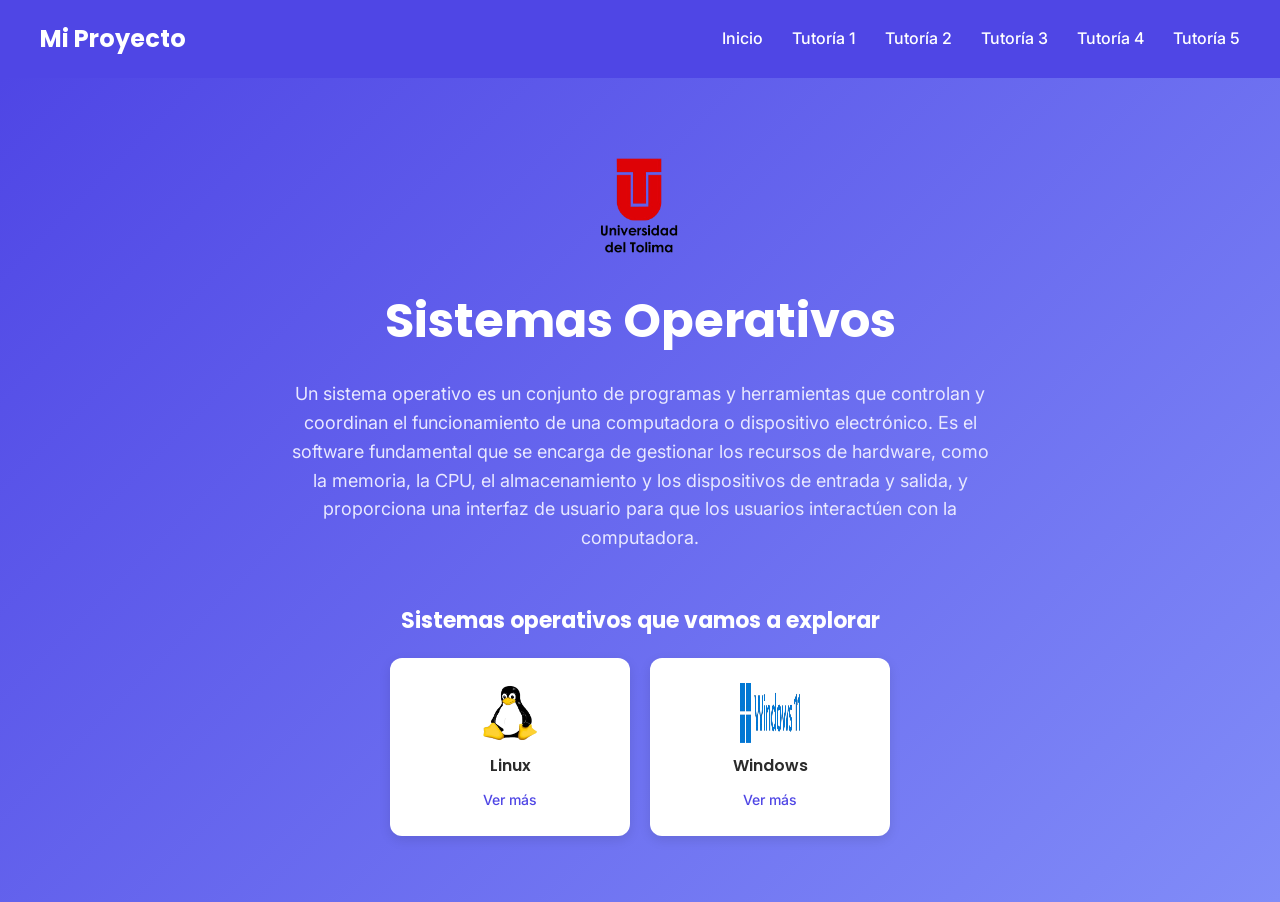
==== index.html @ e9a39c89 "Primera fase proyecto" ====
<!DOCTYPE html>
<html lang="es">
<head>
  <meta charset="UTF-8">
  <meta name="viewport" content="width=device-width, initial-scale=1.0">
  <title>Mi Proyecto</title>
  <link rel="stylesheet" href="style.css">
  <link rel="preconnect" href="https://fonts.googleapis.com">
    <link rel="preconnect" href="https://fonts.gstatic.com" crossorigin>
    <link href="https://fonts.googleapis.com/css2?family=Poppins:wght@400;600;700&family=Inter:wght@400;500&display=swap" rel="stylesheet">
</head>
<body>

  <header>
    <h1>Mi Proyecto</h1>
    <nav>
  <a href="index.html">Inicio</a>
  <a href="tutoria1.html">Tutoría 1</a>
  <a href="tutoria2.html">Tutoría 2</a>
  <a href="tutoria3.html">Tutoría 3</a>
  <a href="tutoria4.html">Tutoría 4</a>
  <a href="tutoria5.html">Tutoría 5</a>
</nav>
  </header>

  <main>
    <section id="inicio">
  <img src="images\logo de la universidad.png" alt="Logo de la universidad" class="logo">

  <h1>Sistemas Operativos</h1>

  <p class="intro">
    Un sistema operativo es un conjunto de programas y herramientas que controlan
    y coordinan el funcionamiento de una computadora o dispositivo electrónico.
    Es el software fundamental que se encarga de gestionar los recursos de hardware,
    como la memoria, la CPU, el almacenamiento y los dispositivos de entrada y salida,
    y proporciona una interfaz de usuario para que los usuarios interactúen con la
    computadora.
  </p>

  <h2>Sistemas operativos que vamos a explorar</h2>

  <ul class="herramientas">
  <li class="tarjeta">
    <img src="images\linux.png" alt="Linux">
    <span>Linux</span>
    <a href="#" class="ver-mas">Ver más</a>
  </li>
  <li class="tarjeta">
    <img src="images\windows.png" alt="Windows">
    <span>Windows</span>
    <a href="#" class="ver-mas">Ver más</a>
  </li>
</ul>
    

    

  </main>



</body>
</html>
---- style.css ----
/* Reset: quitamos los espacios por defecto del navegador */
* {
  margin: 0;
  padding: 0;
  box-sizing: border-box;
}

body {
  font-family: 'Inter', sans-serif;
  line-height: 1.6;
  color: #2b2b2b;
  background-color: #f7f8fc;
}

h1, h2 {
  font-family: 'Poppins', sans-serif;
}
header {
  background-color: #4F46E5;
  color: white;
  padding: 20px 40px;
  display: flex;
  justify-content: space-between;
  align-items: center;
  position: sticky;
  top: 0;
}

header h1 {
  font-size: 24px;
}

nav a {
  color: white;
  text-decoration: none;
  margin-left: 25px;
  font-weight: 500;
  transition: color 0.2s ease;
}

nav a:hover {
  color: #c7c8ff;
}
/* Estilo general para todas las secciones (espacio interno) */
section {
  padding: 60px 40px;
}

/* La sección de inicio se ve como una portada */
#inicio {
  min-height: calc(100vh - 76px); /* ocupa toda la pantalla, menos el header */
  display: flex;
  flex-direction: column;
  align-items: center;
  justify-content: center;
  text-align: center;
  background: linear-gradient(135deg, #4F46E5, #818CF8);
  color: white;
}

#inicio .logo {
  width: 90px;
  margin-bottom: 20px;
}

#inicio h1 {
  font-size: 48px;
  margin-bottom: 20px;
}

#inicio .intro {
  max-width: 700px;
  font-size: 18px;
  color: #e8e8ff;
  margin-bottom: 50px;
}

#inicio h2 {
  margin-bottom: 20px;
  font-size: 22px;
}

/* Lista de sistemas operativos */
.herramientas {
  list-style: none;
  display: grid;
  grid-template-columns: repeat(auto-fit, minmax(140px, 1fr));
  gap: 20px;
  max-width: 500px;
  width: 100%;
}

.tarjeta {
  background-color: white;
  color: #2b2b2b;
  border-radius: 12px;
  padding: 25px 15px;
  display: flex;
  flex-direction: column;
  align-items: center;
  gap: 10px;
  box-shadow: 0 4px 12px rgba(0, 0, 0, 0.1);
  transition: transform 0.2s ease;
}

.tarjeta:hover {
  transform: translateY(-5px);
}

.tarjeta img {
  width: 50px;
  height: 50px;
}

.tarjeta span {
  font-weight: 600;
  font-family: 'Poppins', sans-serif;
}

.ver-mas {
  font-size: 14px;
  color: #4F46E5;
  text-decoration: none;
  font-weight: 500;
}

.ver-mas:hover {
  text-decoration: underline;
}

.herramientas img {
  width: 60px;
  height: 60px;
}
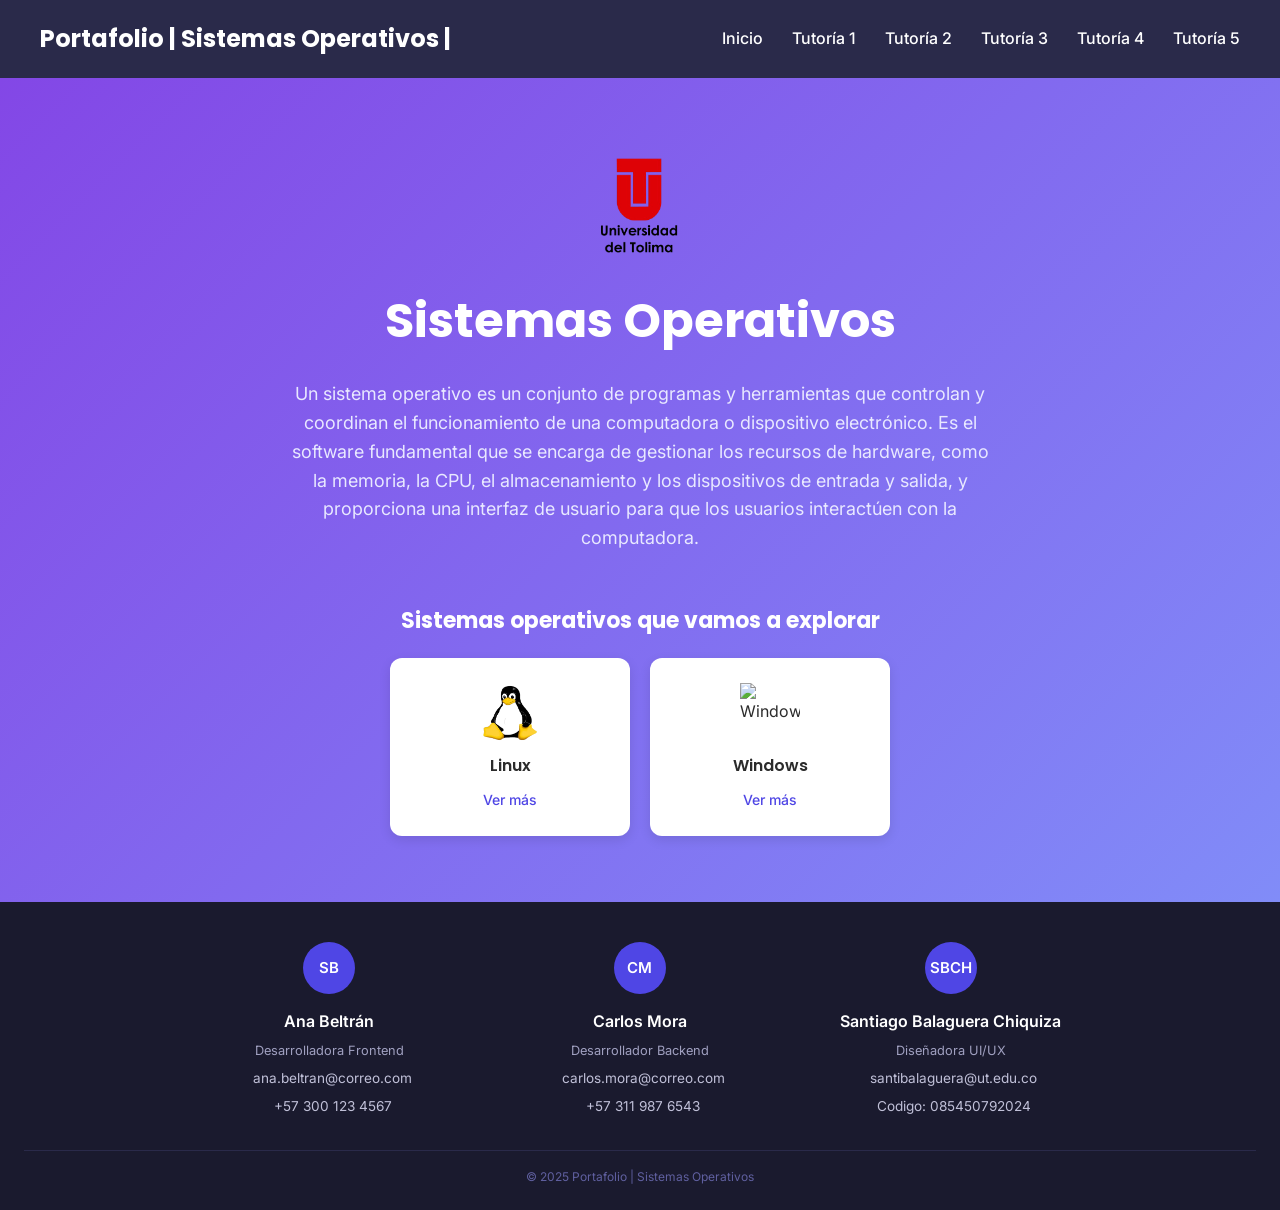
==== commit fed6037e: "Revision No lo mando a main, para que lo revisen y me dicen que tal  Nuevo: - Organizacion de carpet" ====
--- a/index.html
+++ b/index.html
@@ -4,7 +4,8 @@
   <meta charset="UTF-8">
   <meta name="viewport" content="width=device-width, initial-scale=1.0">
   <title>Mi Proyecto</title>
-  <link rel="stylesheet" href="style.css">
+  <link rel="stylesheet" href="/css/style.css">
+  <link rel="stylesheet" href="/css/recursos/footer.css">
   <link rel="preconnect" href="https://fonts.googleapis.com">
     <link rel="preconnect" href="https://fonts.gstatic.com" crossorigin>
     <link href="https://fonts.googleapis.com/css2?family=Poppins:wght@400;600;700&family=Inter:wght@400;500&display=swap" rel="stylesheet">
@@ -12,53 +13,52 @@
 <body>
 
   <header>
-    <h1>Mi Proyecto</h1>
+    <a href="index.html">
+      <h1>Portafolio | Sistemas Operativos |</h1>
+    </a>
     <nav>
-  <a href="index.html">Inicio</a>
-  <a href="tutoria1.html">Tutoría 1</a>
-  <a href="tutoria2.html">Tutoría 2</a>
-  <a href="tutoria3.html">Tutoría 3</a>
-  <a href="tutoria4.html">Tutoría 4</a>
-  <a href="tutoria5.html">Tutoría 5</a>
-</nav>
+      <a href="index.html">Inicio</a>
+      <a href="/tuto/tutoria1.html">Tutoría 1</a>
+      <a href="/tuto/tutoria2.html">Tutoría 2</a>
+      <a href="/tuto/tutoria3.html">Tutoría 3</a>
+      <a href="/tuto/tutoria4.html">Tutoría 4</a>
+      <a href="/tuto/tutoria5.html">Tutoría 5</a>
+    </nav>
   </header>
 
   <main>
     <section id="inicio">
-  <img src="images\logo de la universidad.png" alt="Logo de la universidad" class="logo">
+    <img src="images\logo de la universidad.png" alt="Logo de la universidad" class="logo">
 
-  <h1>Sistemas Operativos</h1>
+    <h1>Sistemas Operativos</h1>
 
-  <p class="intro">
-    Un sistema operativo es un conjunto de programas y herramientas que controlan
-    y coordinan el funcionamiento de una computadora o dispositivo electrónico.
-    Es el software fundamental que se encarga de gestionar los recursos de hardware,
-    como la memoria, la CPU, el almacenamiento y los dispositivos de entrada y salida,
-    y proporciona una interfaz de usuario para que los usuarios interactúen con la
-    computadora.
-  </p>
+    <p class="intro">
+      Un sistema operativo es un conjunto de programas y herramientas que controlan
+      y coordinan el funcionamiento de una computadora o dispositivo electrónico.
+      Es el software fundamental que se encarga de gestionar los recursos de hardware,
+      como la memoria, la CPU, el almacenamiento y los dispositivos de entrada y salida,
+      y proporciona una interfaz de usuario para que los usuarios interactúen con la
+      computadora.
+    </p>
 
-  <h2>Sistemas operativos que vamos a explorar</h2>
+    <h2>Sistemas operativos que vamos a explorar</h2>
 
-  <ul class="herramientas">
-  <li class="tarjeta">
-    <img src="images\linux.png" alt="Linux">
-    <span>Linux</span>
-    <a href="#" class="ver-mas">Ver más</a>
-  </li>
-  <li class="tarjeta">
-    <img src="images\windows.png" alt="Windows">
-    <span>Windows</span>
-    <a href="#" class="ver-mas">Ver más</a>
-  </li>
-</ul>
-    
+    <ul class="herramientas">
+    <li class="tarjeta">
+      <img src="images\linux.png" alt="Linux">
+      <span>Linux</span>
+      <a href="/botones_sistemas/linux_sistemas.html" class="ver-mas">Ver más</a>
+    </li>
+    <li class="tarjeta">
+      <img src="images\windows.png" alt="Windows">
+      <span>Windows</span>
+      <a href="/botones_sistemas/windows_sistemas.html" class="ver-mas">Ver más</a>
+    </li>
+  </ul>
+</main>
 
-    
-
-  </main>
-
-
+<div id="footer-container"></div>
+<script src="/js/recursos/footer.js"></script>
 
 </body>
 </html>
--- a/css/style.css
+++ b/css/style.css
@@ -0,0 +1,142 @@
+/* Reset: quitamos los espacios por defecto del navegador */
+* {
+  margin: 0;
+  padding: 0;
+  box-sizing: border-box;
+}
+
+body {
+  font-family: 'Inter', sans-serif;
+  line-height: 1.6;
+  color: #2b2b2b;
+  background-color: #f7f8fc;
+  margin: 0;
+}
+
+h1, h2 {
+  font-family: 'Poppins', sans-serif;
+}
+header {
+  /*background-color: #4F46E5;*/
+  background-color: #2a2a4a;
+  color: white;
+  padding: 20px 40px;
+  display: flex;
+  justify-content: space-between;
+  align-items: center;
+  position: sticky;
+  top: 0;
+}
+
+header a {
+  text-decoration: none;
+  color: inherit;
+}
+
+header h1 {
+  font-size: 24px;
+}
+
+nav a {
+  color: white;
+  text-decoration: none;
+  margin-left: 25px;
+  font-weight: 500;
+  transition: color 0.2s ease;
+}
+
+nav a:hover {
+  color: #c7c8ff;
+}
+/* Estilo general para todas las secciones (espacio interno) */
+section {
+  padding: 60px 40px;
+}
+
+/* La sección de inicio se ve como una portada */
+#inicio {
+  min-height: calc(100vh - 76px); /* ocupa toda la pantalla, menos el header */
+  display: flex;
+  flex-direction: column;
+  align-items: center;
+  justify-content: center;
+  text-align: center;
+  background: linear-gradient(135deg, #8347E6, #818CF8);
+  color: white;
+}
+
+#inicio .logo {
+  width: 90px;
+  margin-bottom: 20px;
+}
+
+#inicio h1 {
+  font-size: 48px;
+  margin-bottom: 20px;
+}
+
+#inicio .intro {
+  max-width: 700px;
+  font-size: 18px;
+  color: #e8e8ff;
+  margin-bottom: 50px;
+}
+
+#inicio h2 {
+  margin-bottom: 20px;
+  font-size: 22px;
+}
+
+/* Lista de sistemas operativos */
+.herramientas {
+  list-style: none;
+  display: grid;
+  grid-template-columns: repeat(auto-fit, minmax(140px, 1fr));
+  gap: 20px;
+  max-width: 500px;
+  width: 100%;
+}
+
+.tarjeta {
+  background-color: white;
+  color: #2b2b2b;
+  border-radius: 12px;
+  padding: 25px 15px;
+  display: flex;
+  flex-direction: column;
+  align-items: center;
+  gap: 10px;
+  box-shadow: 0 4px 12px rgba(0, 0, 0, 0.1);
+  transition: transform 0.2s ease;
+}
+
+.tarjeta:hover {
+  transform: translateY(-5px);
+}
+
+.tarjeta img {
+  width: 50px;
+  height: 50px;
+}
+
+.tarjeta span {
+  font-weight: 600;
+  font-family: 'Poppins', sans-serif;
+}
+
+.ver-mas {
+  font-size: 14px;
+  color: #4F46E5;
+  text-decoration: none;
+  font-weight: 500;
+}
+
+.ver-mas:hover {
+  text-decoration: underline;
+}
+
+.herramientas img {
+  width: 60px;
+  height: 60px;
+}
+
--- a/css/recursos/footer.css
+++ b/css/recursos/footer.css
@@ -0,0 +1,69 @@
+footer {
+  background-color: #1a1a2e;
+  color: #fff;
+  padding: 2.5rem 1.5rem 1.5rem;
+  margin-top: 0;
+}
+
+.footer-grid {
+  display: grid;
+  grid-template-columns: repeat(auto-fit, minmax(200px, 1fr));
+  gap: 2rem;
+  max-width: 900px;
+  margin: 0 auto 2rem;
+}
+
+.footer-card {
+  display: flex;
+  flex-direction: column;
+  align-items: center;
+  text-align: center;
+  gap: 0.4rem;
+}
+
+.footer-avatar {
+  width: 52px;
+  height: 52px;
+  border-radius: 50%;
+  background-color: #4f46e5;
+  display: flex;
+  align-items: center;
+  justify-content: center;
+  font-weight: 600;
+  font-size: 15px;
+  margin-bottom: 0.5rem;
+}
+
+.footer-card h3 {
+  margin: 0;
+  font-size: 1rem;
+  font-weight: 600;
+}
+
+.footer-role {
+  margin: 0;
+  font-size: 0.8rem;
+  color: #a0a0c0;
+}
+
+.footer-info {
+  display: flex;
+  align-items: center;
+  gap: 0.4rem;
+  font-size: 0.85rem;
+  color: #c0c0d8;
+}
+
+.footer-info i {
+  font-size: 15px;
+  color: #7c7cf8;
+}
+
+.footer-copy {
+  text-align: center;
+  font-size: 0.75rem;
+  color: #6060a0;
+  border-top: 1px solid #2a2a4a;
+  padding-top: 1rem;
+  margin: 0;
+}
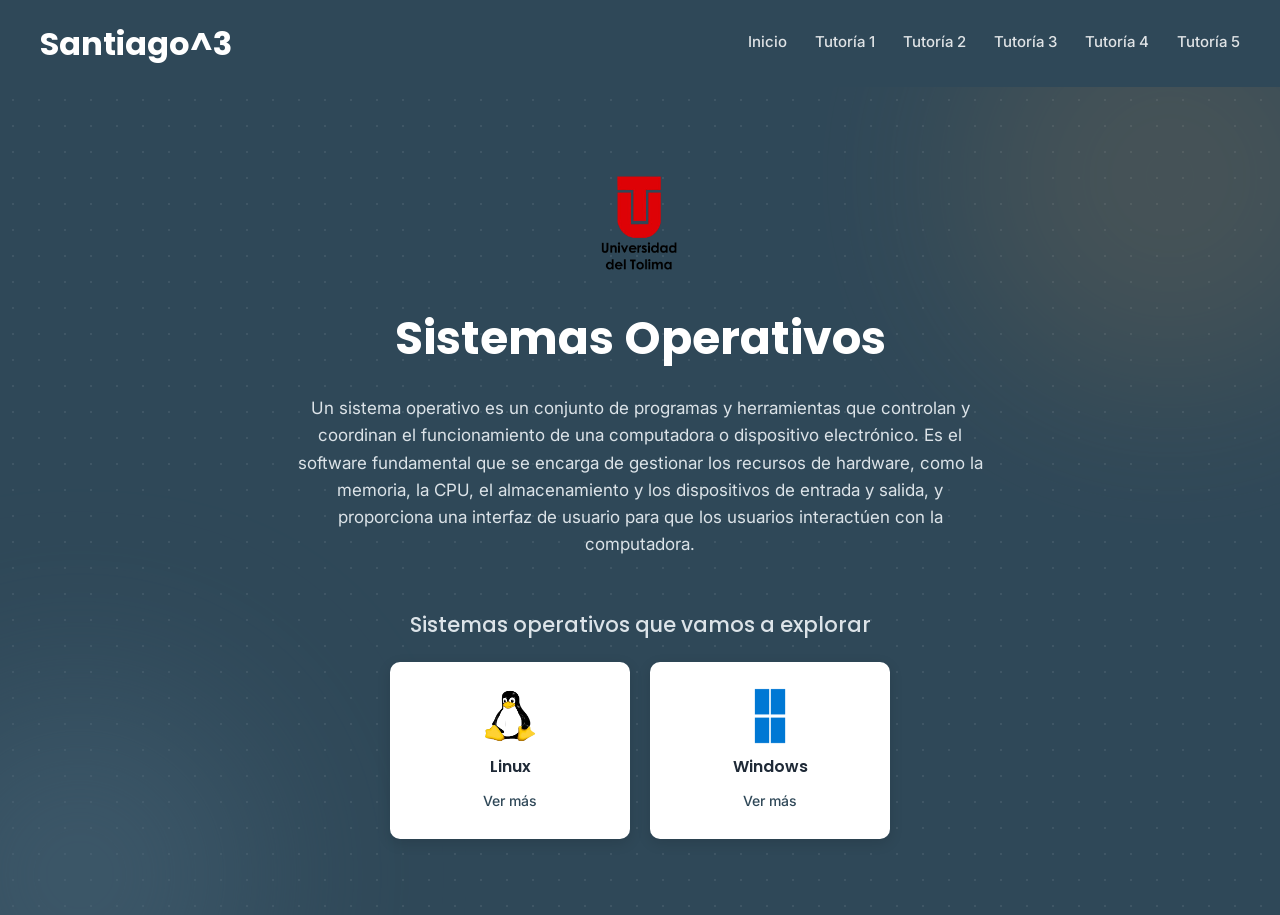
==== commit b568dee8: "Update: Add tutory" ====
--- a/index.html
+++ b/index.html
@@ -4,8 +4,7 @@
   <meta charset="UTF-8">
   <meta name="viewport" content="width=device-width, initial-scale=1.0">
   <title>Mi Proyecto</title>
-  <link rel="stylesheet" href="/css/style.css">
-  <link rel="stylesheet" href="/css/recursos/footer.css">
+  <link rel="stylesheet" href="style.css">
   <link rel="preconnect" href="https://fonts.googleapis.com">
     <link rel="preconnect" href="https://fonts.gstatic.com" crossorigin>
     <link href="https://fonts.googleapis.com/css2?family=Poppins:wght@400;600;700&family=Inter:wght@400;500&display=swap" rel="stylesheet">
@@ -13,52 +12,53 @@
 <body>
 
   <header>
-    <a href="index.html">
-      <h1>Portafolio | Sistemas Operativos |</h1>
-    </a>
+    <h1>Santiago^3</h1>
     <nav>
-      <a href="index.html">Inicio</a>
-      <a href="/tuto/tutoria1.html">Tutoría 1</a>
-      <a href="/tuto/tutoria2.html">Tutoría 2</a>
-      <a href="/tuto/tutoria3.html">Tutoría 3</a>
-      <a href="/tuto/tutoria4.html">Tutoría 4</a>
-      <a href="/tuto/tutoria5.html">Tutoría 5</a>
-    </nav>
+  <a href="index.html">Inicio</a>
+  <a href="tutoria1.html">Tutoría 1</a>
+  <a href="tutoria2.html">Tutoría 2</a>
+  <a href="tutoria3.html">Tutoría 3</a>
+  <a href="tutoria4.html">Tutoría 4</a>
+  <a href="tutoria5.html">Tutoría 5</a>
+</nav>
   </header>
 
   <main>
     <section id="inicio">
-    <img src="images\logo de la universidad.png" alt="Logo de la universidad" class="logo">
+  <img src="images\logo de la universidad.png" alt="Logo de la universidad" class="logo">
 
-    <h1>Sistemas Operativos</h1>
+  <h1>Sistemas Operativos</h1>
 
-    <p class="intro">
-      Un sistema operativo es un conjunto de programas y herramientas que controlan
-      y coordinan el funcionamiento de una computadora o dispositivo electrónico.
-      Es el software fundamental que se encarga de gestionar los recursos de hardware,
-      como la memoria, la CPU, el almacenamiento y los dispositivos de entrada y salida,
-      y proporciona una interfaz de usuario para que los usuarios interactúen con la
-      computadora.
-    </p>
+  <p class="intro">
+    Un sistema operativo es un conjunto de programas y herramientas que controlan
+    y coordinan el funcionamiento de una computadora o dispositivo electrónico.
+    Es el software fundamental que se encarga de gestionar los recursos de hardware,
+    como la memoria, la CPU, el almacenamiento y los dispositivos de entrada y salida,
+    y proporciona una interfaz de usuario para que los usuarios interactúen con la
+    computadora.
+  </p>
 
-    <h2>Sistemas operativos que vamos a explorar</h2>
+  <h2>Sistemas operativos que vamos a explorar</h2>
 
-    <ul class="herramientas">
-    <li class="tarjeta">
-      <img src="images\linux.png" alt="Linux">
-      <span>Linux</span>
-      <a href="/botones_sistemas/linux_sistemas.html" class="ver-mas">Ver más</a>
-    </li>
-    <li class="tarjeta">
-      <img src="images\windows.png" alt="Windows">
-      <span>Windows</span>
-      <a href="/botones_sistemas/windows_sistemas.html" class="ver-mas">Ver más</a>
-    </li>
-  </ul>
-</main>
+<ul class="herramientas">
+  <li class="tarjeta">
+    <img src="images/linux.png" alt="Linux">
+    <span>Linux</span>
+    <a href="https://www.kernel.org/" target="_blank" rel="noopener noreferrer" class="ver-mas">Ver más</a>
+  </li>
+  <li class="tarjeta">
+    <img src="images/windows.png" alt="Windows">
+    <span>Windows</span>
+    <a href="https://www.microsoft.com/windows" target="_blank" rel="noopener noreferrer" class="ver-mas">Ver más</a>
+  </li>
+</ul>
+    
 
-<div id="footer-container"></div>
-<script src="/js/recursos/footer.js"></script>
+    
+
+  </main>
+
+
 
 </body>
 </html>
--- a/style.css
+++ b/style.css
@@ -0,0 +1,675 @@
+/* ============================================================
+   VARIABLES DE DISEÑO
+   Todos los colores y fuentes están centralizados aquí.
+   Si quieres cambiar la paleta más adelante, solo tocas esto.
+   ============================================================ */
+:root {
+  --color-bg: #F6F4EF;          /* fondo general, blanco hueso cálido */
+  --color-bg-card: #FFFFFF;
+  --color-ink: #1F2A37;          /* texto principal */
+  --color-ink-soft: #5B6472;     /* texto secundario */
+  --color-primary: #2F4858;      /* azul petróleo, color principal */
+  --color-primary-light: #4D6A7D;
+  --color-accent: #B08552;       /* dorado mate, detalles y acentos */
+  --color-accent-bg: #F1E9DD;    /* fondo suave del acento (chips) */
+  --color-border: #E2DFD6;
+
+  --font-display: 'Poppins', sans-serif;
+  --font-body: 'Inter', sans-serif;
+
+  --transition: 0.25s ease;
+}
+
+/* ============================================================
+   RESPETO POR ACCESIBILIDAD: si el usuario tiene activado
+   "reducir movimiento" en su sistema, apagamos las animaciones.
+   ============================================================ */
+@media (prefers-reduced-motion: reduce) {
+  *, *::before, *::after {
+    animation: none !important;
+    transition: none !important;
+  }
+}
+
+/* ============================================================
+   RESET
+   ============================================================ */
+* {
+  margin: 0;
+  padding: 0;
+  box-sizing: border-box;
+}
+
+html {
+  scroll-behavior: smooth;
+}
+
+body {
+  font-family: var(--font-body);
+  line-height: 1.6;
+  color: var(--color-ink);
+  background-color: var(--color-bg);
+}
+
+h1, h2 {
+  font-family: var(--font-display);
+}
+
+/* ============================================================
+   ANIMACIÓN DE ENTRADA GENERAL
+   Todo lo que tenga esta clase aparece con un leve fade + subida
+   al cargar la página. La usamos en el header y en el contenido
+   principal de cada página.
+   ============================================================ */
+@keyframes aparecer {
+  from {
+    opacity: 0;
+    transform: translateY(14px);
+  }
+  to {
+    opacity: 1;
+    transform: translateY(0);
+  }
+}
+
+/* ============================================================
+   HEADER Y NAVEGACIÓN
+   ============================================================ */
+header {
+  background-color: var(--color-primary);
+  color: white;
+  padding: 18px 40px;
+  display: flex;
+  justify-content: space-between;
+  align-items: center;
+  position: sticky;
+  top: 0;
+  z-index: 10;
+  animation: aparecer 0.5s ease both;
+}
+
+header .brand {
+  font-size: 21px;
+  font-family: var(--font-display);
+  letter-spacing: 0.02em;
+}
+
+nav {
+  display: flex;
+}
+
+nav a {
+  position: relative; /* necesario para que el subrayado animado se posicione bien */
+  color: white;
+  text-decoration: none;
+  margin-left: 28px;
+  font-weight: 500;
+  font-size: 15px;
+  padding-bottom: 4px;
+  opacity: 0.85;
+  transition: opacity var(--transition);
+}
+
+/* Subrayado animado: empieza con ancho 0 y crece al hacer hover */
+nav a::after {
+  content: "";
+  position: absolute;
+  left: 0;
+  bottom: 0;
+  width: 0%;
+  height: 2px;
+  background-color: var(--color-accent);
+  transition: width var(--transition);
+}
+
+nav a:hover {
+  opacity: 1;
+}
+
+nav a:hover::after {
+  width: 100%;
+}
+
+/* ============================================================
+   SECCIONES GENERALES
+   ============================================================ */
+section {
+  padding: 60px 40px;
+}
+
+/* ============================================================
+   PORTADA (#inicio)
+   ============================================================ */
+#inicio {
+  position: relative; /* necesario para poder posicionar las formas decorativas adentro */
+  overflow: hidden;    /* corta cualquier forma que se salga del borde de la sección */
+  min-height: calc(100vh - 72px);
+  display: flex;
+  flex-direction: column;
+  align-items: center;
+  justify-content: center;
+  text-align: center;
+  background-color: var(--color-primary);
+  background-image:
+    radial-gradient(circle, rgba(255, 255, 255, 0.08) 1px, transparent 1px);
+  background-size: 26px 26px; /* tamaño de la cuadrícula de puntos */
+  color: white;
+}
+
+/* Forma difuminada grande, arriba a la derecha */
+#inicio::before {
+  content: "";
+  position: absolute;
+  top: -120px;
+  right: -100px;
+  width: 420px;
+  height: 420px;
+  background: var(--color-accent);
+  opacity: 0.18;
+  border-radius: 50%;
+  filter: blur(90px); /* el blur es lo que crea el efecto de "luz" suave */
+}
+
+/* Forma difuminada más chica, abajo a la izquierda */
+#inicio::after {
+  content: "";
+  position: absolute;
+  bottom: -140px;
+  left: -100px;
+  width: 360px;
+  height: 360px;
+  background: var(--color-primary-light);
+  opacity: 0.5;
+  border-radius: 50%;
+  filter: blur(100px);
+}
+
+/* Todo el contenido real (logo, título, tarjetas) debe quedar
+   POR ENCIMA de las formas decorativas */
+#inicio > * {
+  position: relative;
+  z-index: 1;
+}
+
+#inicio .logo {
+  width: 88px;
+  margin-bottom: 22px;
+  animation: aparecer 0.6s ease both;
+}
+
+#inicio h1 {
+  font-size: 46px;
+  margin-bottom: 20px;
+  animation: aparecer 0.6s ease 0.1s both; /* el "0.1s" retrasa un poquito esta animación respecto al logo */
+}
+
+#inicio .intro {
+  max-width: 700px;
+  font-size: 17px;
+  color: #DCE3E8;
+  margin-bottom: 50px;
+  animation: aparecer 0.6s ease 0.2s both;
+}
+
+#inicio h2 {
+  margin-bottom: 20px;
+  font-size: 21px;
+  font-weight: 500;
+  color: #DCE3E8;
+  animation: aparecer 0.6s ease 0.25s both;
+}
+
+/* ============================================================
+   TARJETAS DE HERRAMIENTAS (Linux / Windows)
+   ============================================================ */
+.herramientas {
+  list-style: none;
+  display: grid;
+  grid-template-columns: repeat(auto-fit, minmax(140px, 1fr));
+  gap: 20px;
+  max-width: 500px;
+  width: 100%;
+}
+
+.tarjeta {
+  background-color: var(--color-bg-card);
+  color: var(--color-ink);
+  border-radius: 10px;
+  padding: 26px 15px;
+  display: flex;
+  flex-direction: column;
+  align-items: center;
+  gap: 10px;
+  box-shadow: 0 4px 14px rgba(0, 0, 0, 0.12);
+  transition: transform var(--transition), box-shadow var(--transition);
+  animation:
+    aparecer 0.6s ease 0.3s both,
+    flotar 4s ease-in-out 1s infinite;
+}
+
+.tarjeta:nth-child(2) {
+  animation-delay: 0.4s, 1.6s; /* el segundo valor desfasa también el "flotar" para que no boten al mismo tiempo */
+}
+
+@keyframes flotar {
+  0%, 100% {
+    transform: translateY(0);
+  }
+  50% {
+    transform: translateY(-6px);
+  }
+}
+
+.tarjeta:hover {
+  transform: translateY(-6px);
+  box-shadow: 0 10px 24px rgba(0, 0, 0, 0.16);
+}
+
+.tarjeta img {
+  width: 56px;
+  height: 56px;
+  transition: transform var(--transition);
+}
+
+.tarjeta:hover img {
+  transform: scale(1.08) rotate(-3deg);
+}
+
+.tarjeta span {
+  font-weight: 600;
+  font-family: var(--font-display);
+}
+
+.ver-mas {
+  font-size: 14px;
+  color: var(--color-primary);
+  text-decoration: none;
+  font-weight: 500;
+  border-bottom: 1px solid transparent;
+  transition: border-color var(--transition);
+}
+
+.ver-mas:hover {
+  border-color: var(--color-primary);
+}
+
+/* ============================================================
+   PÁGINAS DE TUTORÍA (contenedor general)
+   ============================================================ */
+.pagina-tutoria {
+  max-width: 900px;
+  margin: 0 auto;
+  animation: aparecer 0.5s ease 0.1s both;
+}
+
+.encabezado-tutoria {
+  text-align: center;
+  padding-top: 60px;
+}
+
+.etiqueta {
+  display: inline-block;
+  background-color: var(--color-accent-bg);
+  color: var(--color-accent);
+  font-size: 13px;
+  font-weight: 600;
+  padding: 6px 16px;
+  border-radius: 999px;
+  margin-bottom: 15px;
+}
+
+.encabezado-tutoria h1 {
+  font-size: 34px;
+  margin-bottom: 20px;
+  color: var(--color-primary);
+}
+
+.intro-tutoria {
+  max-width: 700px;
+  margin: 0 auto;
+  color: var(--color-ink-soft);
+  font-size: 17px;
+}
+
+/* ===== Video ===== */
+.bloque-video h2,
+.historia h2,
+.objetivos h2,
+.recursos-necesarios h2,
+.desarrollo h2,
+.informe-final h2,
+.evaluacion h2,
+.actividades h2 {
+  font-size: 25px;
+  margin-bottom: 25px;
+  color: var(--color-primary);
+}
+
+.video-wrapper {
+  background-color: #1B2530;
+  color: #9AA5B1;
+  aspect-ratio: 16 / 9;
+  border-radius: 10px;
+  display: flex;
+  align-items: center;
+  justify-content: center;
+  margin-bottom: 20px;
+}
+
+.video-wrapper iframe {
+  width: 100%;
+  height: 100%;
+  border: none;
+  border-radius: 10px;
+}
+
+/* ===== Imagen del diagrama ===== */
+.imagen-wrapper {
+  background-color: var(--color-bg-card);
+  border: 1px solid var(--color-border);
+  border-radius: 10px;
+  padding: 60px 20px;
+  text-align: center;
+  margin-bottom: 20px;
+}
+
+.imagen-wrapper img {
+  max-width: 100%;
+  border-radius: 8px;
+}
+
+/* ===== Línea de tiempo (historia) ===== */
+.timeline {
+  display: flex;
+  flex-direction: column;
+  gap: 25px;
+  border-left: 3px solid var(--color-accent);
+  padding-left: 30px;
+  margin-top: 10px;
+}
+
+.etapa {
+  position: relative;
+  opacity: 0;
+  animation: aparecer 0.5s ease both;
+}
+
+.etapa:nth-child(1) { animation-delay: 0.05s; }
+.etapa:nth-child(2) { animation-delay: 0.15s; }
+.etapa:nth-child(3) { animation-delay: 0.25s; }
+.etapa:nth-child(4) { animation-delay: 0.35s; }
+.etapa:nth-child(5) { animation-delay: 0.45s; }
+
+.etapa::before {
+  content: "";
+  position: absolute;
+  left: -38px;
+  top: 6px;
+  width: 14px;
+  height: 14px;
+  background-color: var(--color-accent);
+  border-radius: 50%;
+  border: 3px solid var(--color-bg-card);
+  box-shadow: 0 0 0 2px var(--color-accent);
+}
+
+.etapa-numero {
+  display: block;
+  font-family: var(--font-display);
+  font-weight: 600;
+  color: var(--color-accent);
+  font-size: 14px;
+  margin-bottom: 4px;
+}
+
+.etapa h3 {
+  font-family: var(--font-display);
+  font-size: 18px;
+  margin-bottom: 6px;
+  color: var(--color-ink);
+}
+
+.etapa p {
+  color: var(--color-ink-soft);
+  font-size: 15px;
+}
+
+/* ===== Objetivos (tarjetas) ===== */
+.objetivos-grid {
+  display: grid;
+  grid-template-columns: repeat(auto-fit, minmax(240px, 1fr));
+  gap: 20px;
+}
+
+.objetivo-card {
+  background-color: var(--color-bg-card);
+  border: 1px solid var(--color-border);
+  border-radius: 10px;
+  padding: 22px;
+  transition: box-shadow var(--transition), transform var(--transition);
+}
+
+.objetivo-card:hover {
+  box-shadow: 0 8px 20px rgba(0, 0, 0, 0.06);
+  transform: translateY(-3px);
+}
+
+.objetivo-card h3 {
+  font-family: var(--font-display);
+  font-size: 16px;
+  color: var(--color-primary);
+  margin-bottom: 12px;
+}
+
+.lista-tareas {
+  list-style: none;
+  display: flex;
+  flex-direction: column;
+  gap: 8px;
+}
+
+.lista-tareas li {
+  font-size: 14px;
+  color: var(--color-ink-soft);
+  padding-left: 18px;
+  position: relative;
+}
+
+.lista-tareas li::before {
+  content: "—";
+  position: absolute;
+  left: 0;
+  color: var(--color-accent);
+}
+
+/* ===== Recursos necesarios ===== */
+.recursos-grid {
+  display: grid;
+  grid-template-columns: repeat(auto-fit, minmax(220px, 1fr));
+  gap: 20px;
+}
+
+.recurso-col {
+  background-color: var(--color-bg-card);
+  border: 1px solid var(--color-border);
+  border-radius: 10px;
+  padding: 22px;
+}
+
+.recurso-col h3 {
+  font-family: var(--font-display);
+  font-size: 16px;
+  color: var(--color-primary);
+  margin-bottom: 12px;
+}
+
+/* ===== Desarrollo de la práctica ===== */
+.practica-seccion {
+  background-color: var(--color-bg-card);
+  border: 1px solid var(--color-border);
+  border-radius: 10px;
+  padding: 28px;
+  margin-bottom: 24px;
+  transition: box-shadow var(--transition);
+}
+
+.practica-seccion:hover {
+  box-shadow: 0 8px 20px rgba(0, 0, 0, 0.06);
+}
+
+.practica-header {
+  display: flex;
+  align-items: center;
+  gap: 12px;
+  margin-bottom: 14px;
+}
+
+.practica-numero {
+  background-color: var(--color-accent-bg);
+  color: var(--color-accent);
+  font-size: 12px;
+  font-weight: 600;
+  padding: 4px 12px;
+  border-radius: 999px;
+}
+
+.practica-header h3 {
+  font-family: var(--font-display);
+  font-size: 18px;
+  color: var(--color-ink);
+}
+
+.practica-seccion p {
+  color: var(--color-ink-soft);
+}
+
+.practica-objetivo {
+  font-style: italic;
+  margin-bottom: 18px;
+}
+
+.practica-subtitulo {
+  font-family: var(--font-display);
+  font-weight: 600;
+  font-size: 14px;
+  color: var(--color-ink);
+  margin: 18px 0 8px;
+}
+
+/* ===== Tabla de evaluación / registro ===== */
+.evaluacion-meta {
+  font-size: 14px;
+  color: var(--color-ink-soft);
+  margin-bottom: 20px;
+}
+
+.tabla-wrapper {
+  overflow-x: auto;
+}
+
+.tabla-evaluacion,
+.tabla-registro {
+  width: 100%;
+  border-collapse: collapse;
+  background-color: var(--color-bg-card);
+}
+
+.tabla-evaluacion {
+  border-radius: 10px;
+  overflow: hidden;
+}
+
+.tabla-evaluacion th,
+.tabla-evaluacion td,
+.tabla-registro th,
+.tabla-registro td {
+  text-align: left;
+  padding: 12px 16px;
+  border-bottom: 1px solid var(--color-border);
+  font-size: 14px;
+}
+
+.tabla-registro th,
+.tabla-registro td {
+  border: 1px solid var(--color-border);
+}
+
+.tabla-evaluacion th,
+.tabla-registro th {
+  background-color: var(--color-accent-bg);
+  font-family: var(--font-display);
+  color: var(--color-ink);
+}
+
+.tabla-evaluacion td:first-child,
+.tabla-evaluacion th:first-child {
+  width: 40px;
+  color: var(--color-ink-soft);
+}
+
+.tabla-evaluacion td:last-child,
+.tabla-evaluacion th:last-child {
+  width: 90px;
+  text-align: center;
+}
+
+/* ===== Actividades y documentos de Box ===== */
+.actividades {
+  margin-top: 20px;
+}
+
+.actividad {
+  background-color: var(--color-bg-card);
+  border: 1px solid var(--color-border);
+  border-radius: 10px;
+  margin-bottom: 25px;
+  overflow: hidden;
+  transition: box-shadow var(--transition);
+}
+
+.actividad:hover {
+  box-shadow: 0 8px 20px rgba(0, 0, 0, 0.06);
+}
+
+.actividad-header {
+  background-color: var(--color-accent-bg);
+  padding: 16px 24px;
+  border-bottom: 1px solid var(--color-border);
+}
+
+.actividad-header h3 {
+  font-family: var(--font-display);
+  font-size: 16px;
+  color: var(--color-ink);
+}
+
+.documento-box {
+  padding: 24px;
+}
+
+.placeholder-texto {
+  border: 2px dashed var(--color-border);
+  border-radius: 8px;
+  padding: 50px 20px;
+  text-align: center;
+  color: #9AA0A8;
+  font-size: 14px;
+}
+
+.documento-box iframe {
+  width: 100%;
+  height: 500px;
+  border: none;
+  border-radius: 8px;
+  display: block;
+}
+
+/* ============================================================
+   FOOTER
+   ============================================================ */
+footer {
+  text-align: center;
+  padding: 30px;
+  color: var(--color-ink-soft);
+  font-size: 14px;
+}
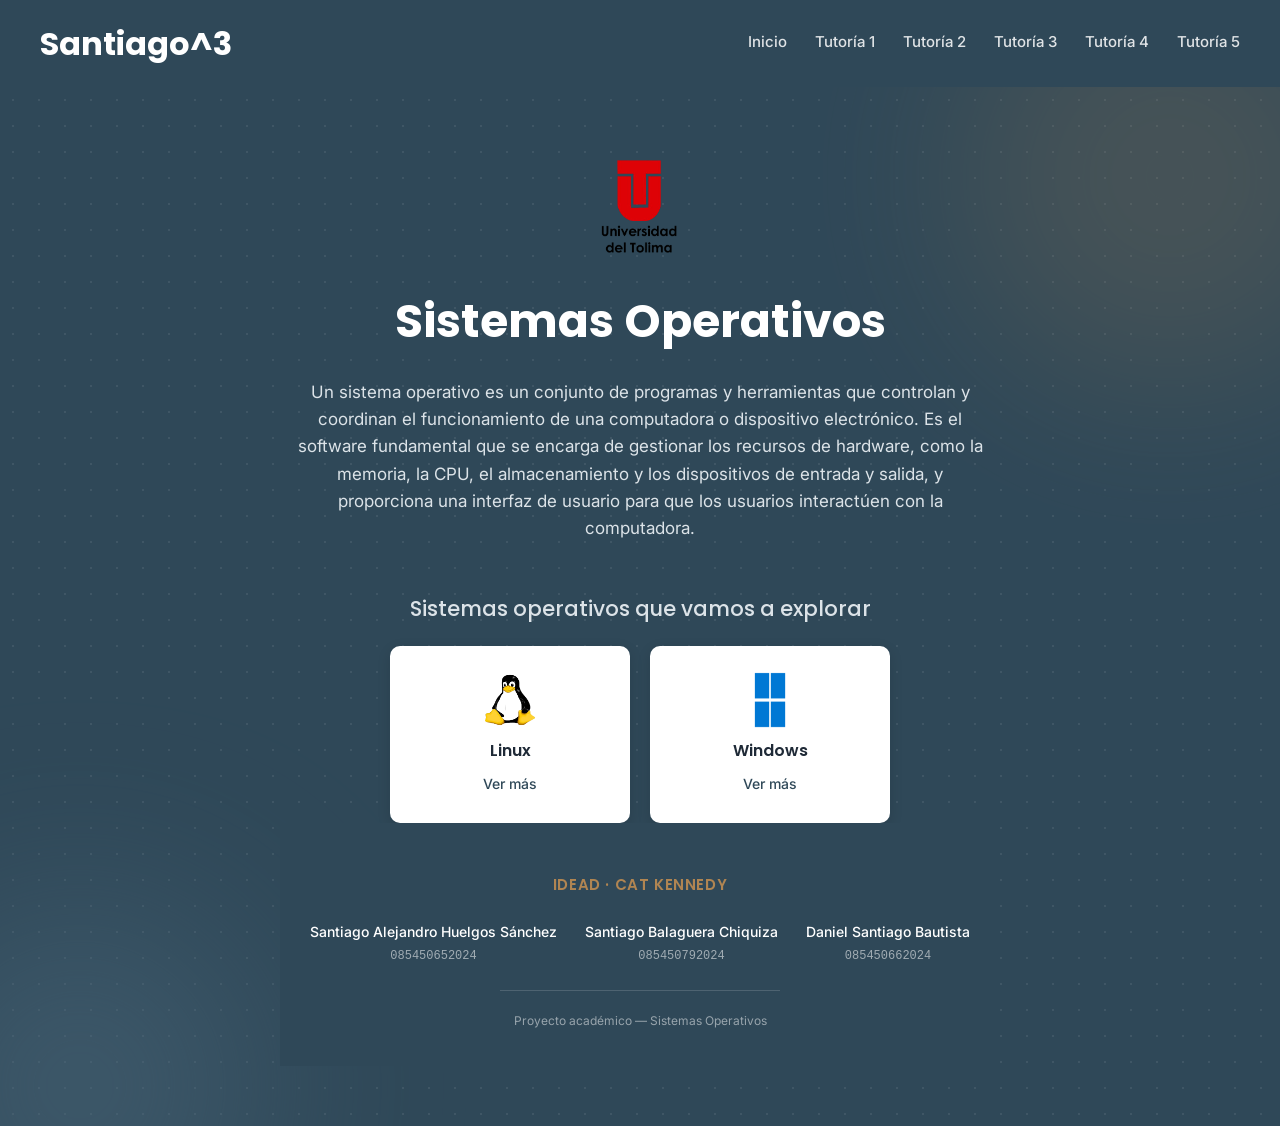
==== commit 81c80880: "Update: add footer" ====
--- a/index.html
+++ b/index.html
@@ -52,7 +52,26 @@
     <a href="https://www.microsoft.com/windows" target="_blank" rel="noopener noreferrer" class="ver-mas">Ver más</a>
   </li>
 </ul>
-    
+    <footer class="site-footer">
+  <p class="footer-institucion">IDEAD · CAT Kennedy</p>
+
+  <ul class="footer-autores">
+    <li>
+      <span class="autor-nombre">Santiago Alejandro Huelgos Sánchez</span>
+      <span class="autor-codigo">085450652024</span>
+    </li>
+    <li>
+      <span class="autor-nombre">Santiago Balaguera Chiquiza</span>
+      <span class="autor-codigo">085450792024</span>
+    </li>
+    <li>
+      <span class="autor-nombre">Daniel Santiago Bautista</span>
+      <span class="autor-codigo">085450662024</span>
+    </li>
+  </ul>
+
+  <p class="footer-nota">Proyecto académico — Sistemas Operativos</p>
+</footer>
 
     
 
--- a/style.css
+++ b/style.css
@@ -667,9 +667,55 @@
 /* ============================================================
    FOOTER
    ============================================================ */
-footer {
+.site-footer {
+  background-color: var(--color-primary);
+  color: white;
   text-align: center;
-  padding: 30px;
-  color: var(--color-ink-soft);
+  padding: 50px 30px 35px;
+}
+
+.footer-institucion {
+  font-family: var(--font-display);
+  font-weight: 600;
+  font-size: 15px;
+  letter-spacing: 0.04em;
+  text-transform: uppercase;
+  color: var(--color-accent);
+  margin-bottom: 24px;
+}
+
+.footer-autores {
+  list-style: none;
+  display: flex;
+  justify-content: center;
+  flex-wrap: wrap;
+  gap: 28px;
+  margin-bottom: 24px;
+}
+
+.footer-autores li {
+  display: flex;
+  flex-direction: column;
+  align-items: center;
+  gap: 4px;
+}
+
+.autor-nombre {
   font-size: 14px;
+  font-weight: 500;
+}
+
+.autor-codigo {
+  font-family: var(--font-mono, monospace);
+  font-size: 12px;
+  color: rgba(255, 255, 255, 0.55);
+}
+
+.footer-nota {
+  font-size: 12px;
+  color: rgba(255, 255, 255, 0.5);
+  padding-top: 20px;
+  border-top: 1px solid rgba(255, 255, 255, 0.15);
+  max-width: 280px;
+  margin: 0 auto;
 }
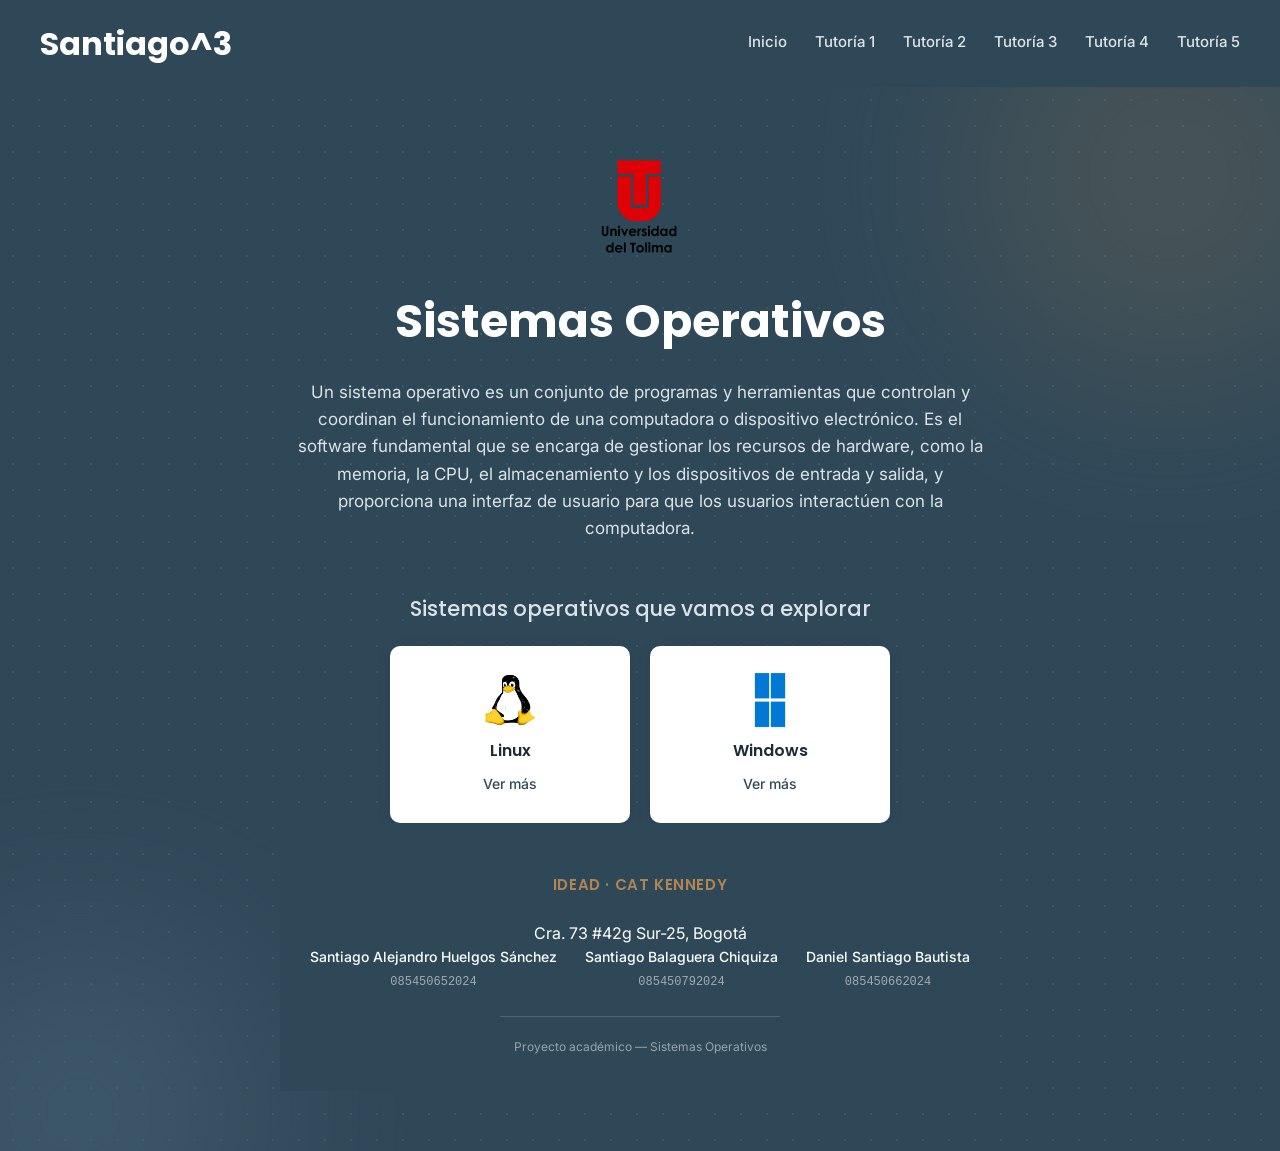
==== commit 1a1cd06f: "Add Adress" ====
--- a/index.html
+++ b/index.html
@@ -3,7 +3,7 @@
 <head>
   <meta charset="UTF-8">
   <meta name="viewport" content="width=device-width, initial-scale=1.0">
-  <title>Mi Proyecto</title>
+  <title>Sistemas Operativos - Portafolio Web</title>
   <link rel="stylesheet" href="style.css">
   <link rel="preconnect" href="https://fonts.googleapis.com">
     <link rel="preconnect" href="https://fonts.gstatic.com" crossorigin>
@@ -54,6 +54,7 @@
 </ul>
     <footer class="site-footer">
   <p class="footer-institucion">IDEAD · CAT Kennedy</p>
+  <p class="footer-direccion">Cra. 73 #42g Sur-25, Bogotá</p>
 
   <ul class="footer-autores">
     <li>
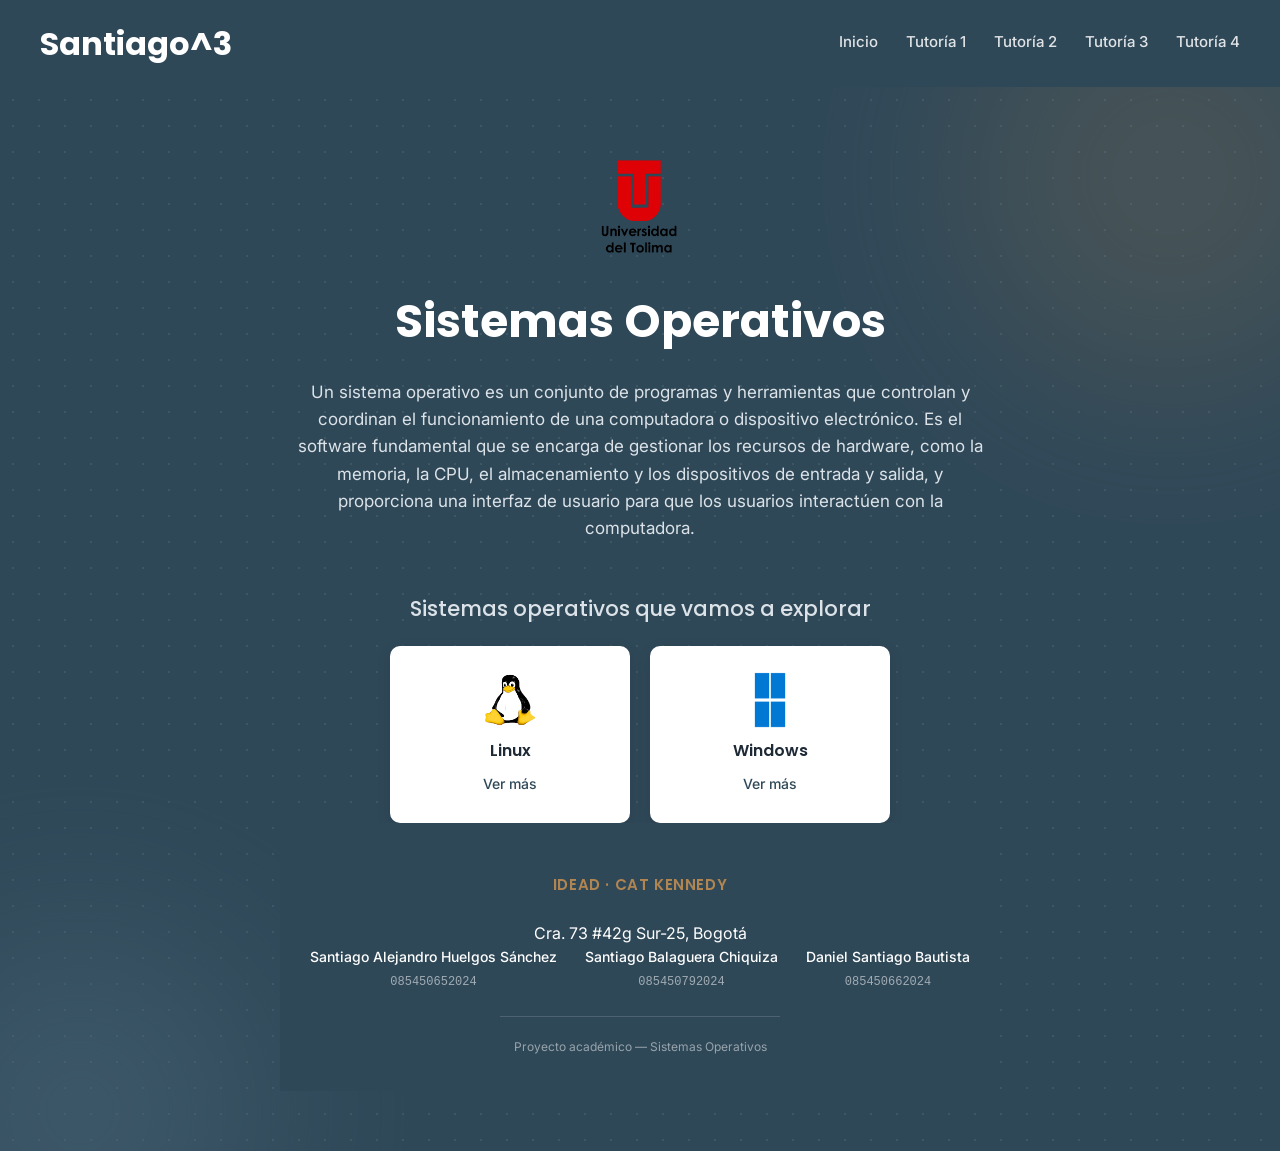
==== commit 9edf5fde: "Delete module tutory 5" ====
--- a/index.html
+++ b/index.html
@@ -19,7 +19,7 @@
   <a href="tutoria2.html">Tutoría 2</a>
   <a href="tutoria3.html">Tutoría 3</a>
   <a href="tutoria4.html">Tutoría 4</a>
-  <a href="tutoria5.html">Tutoría 5</a>
+  
 </nav>
   </header>
 
